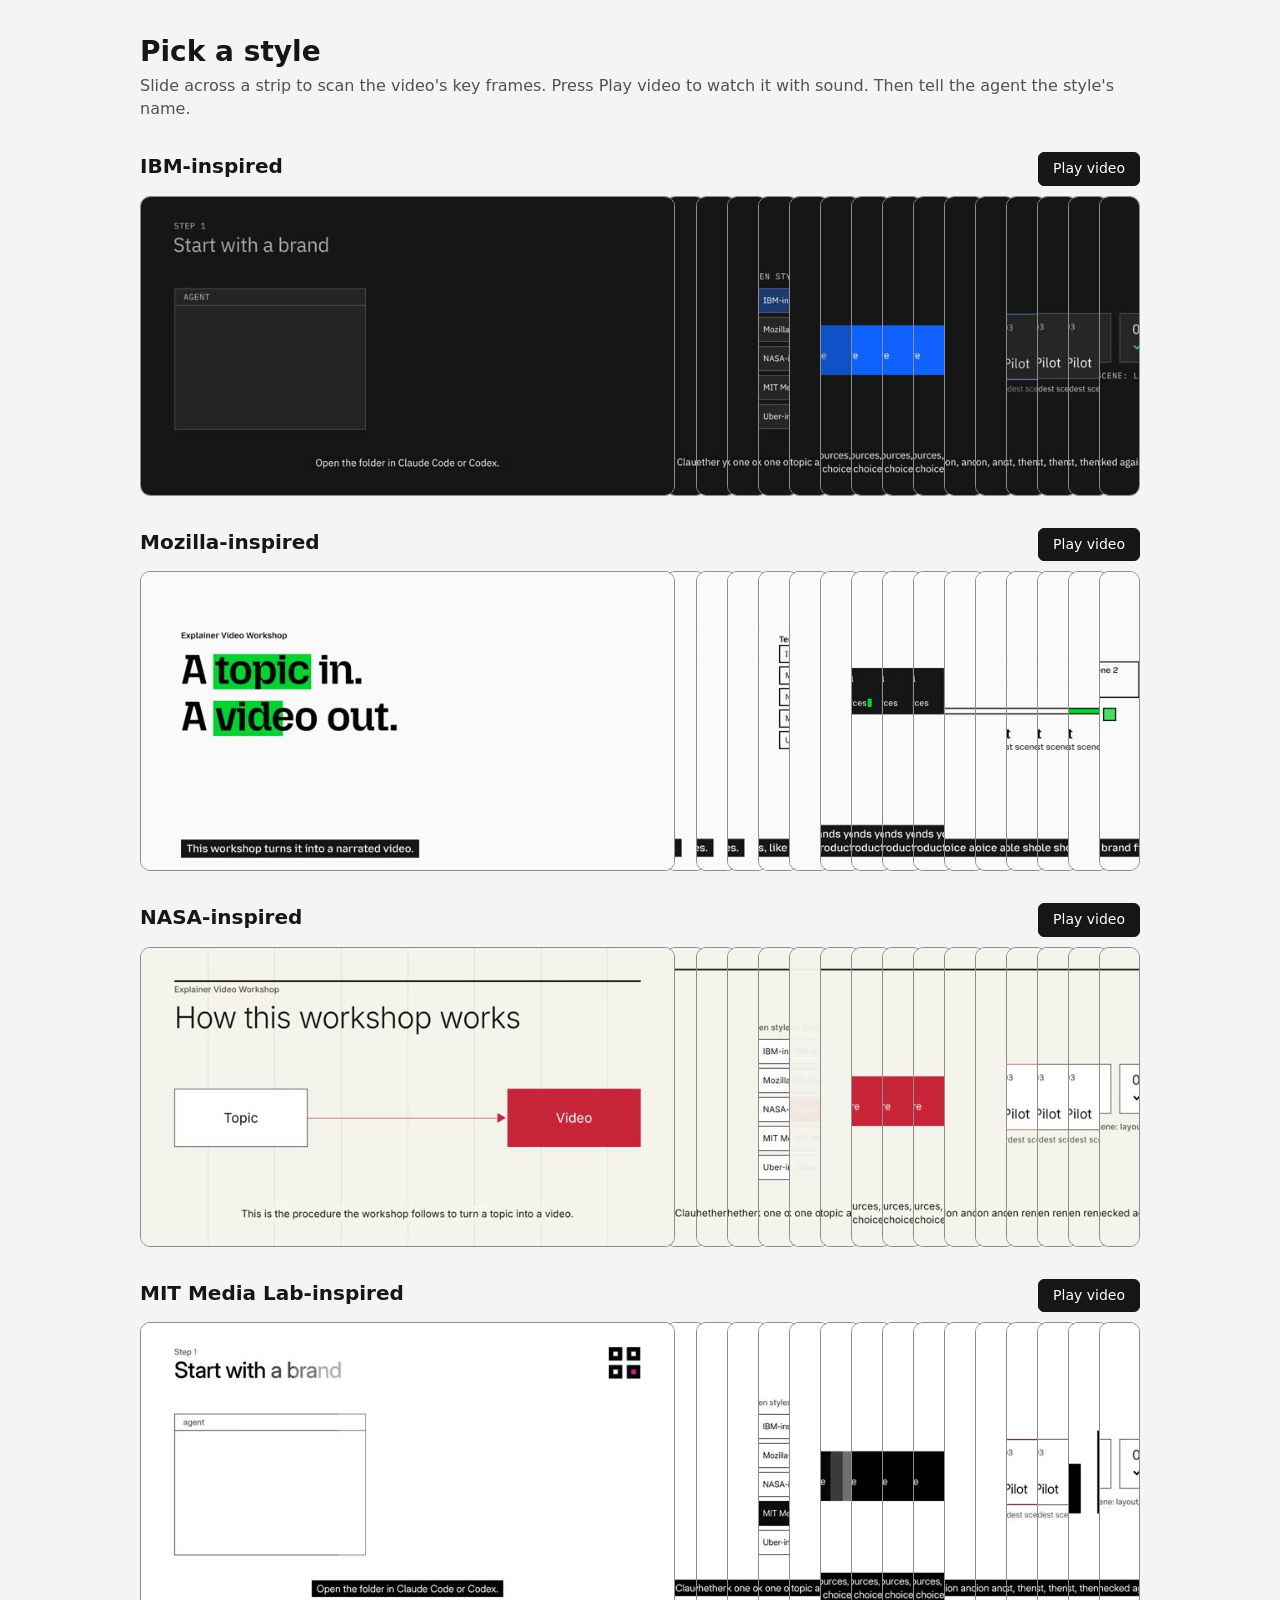
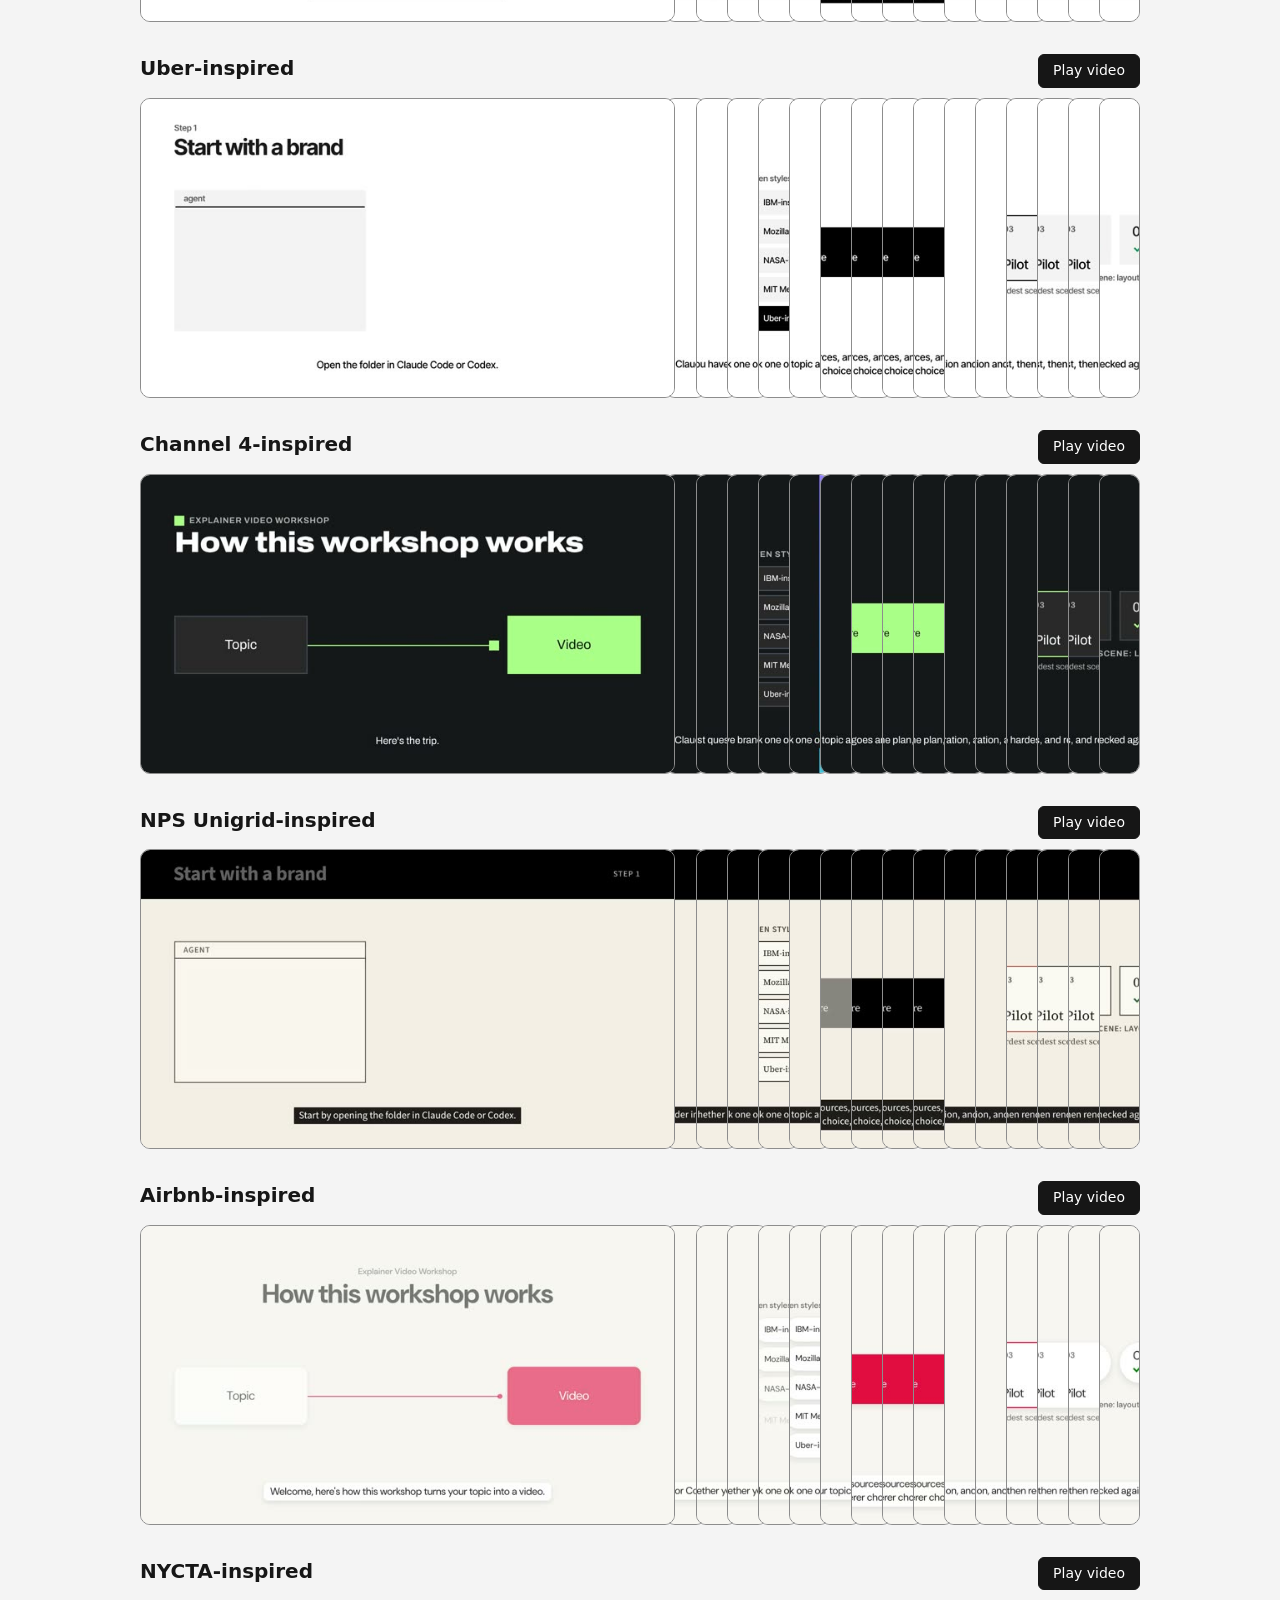
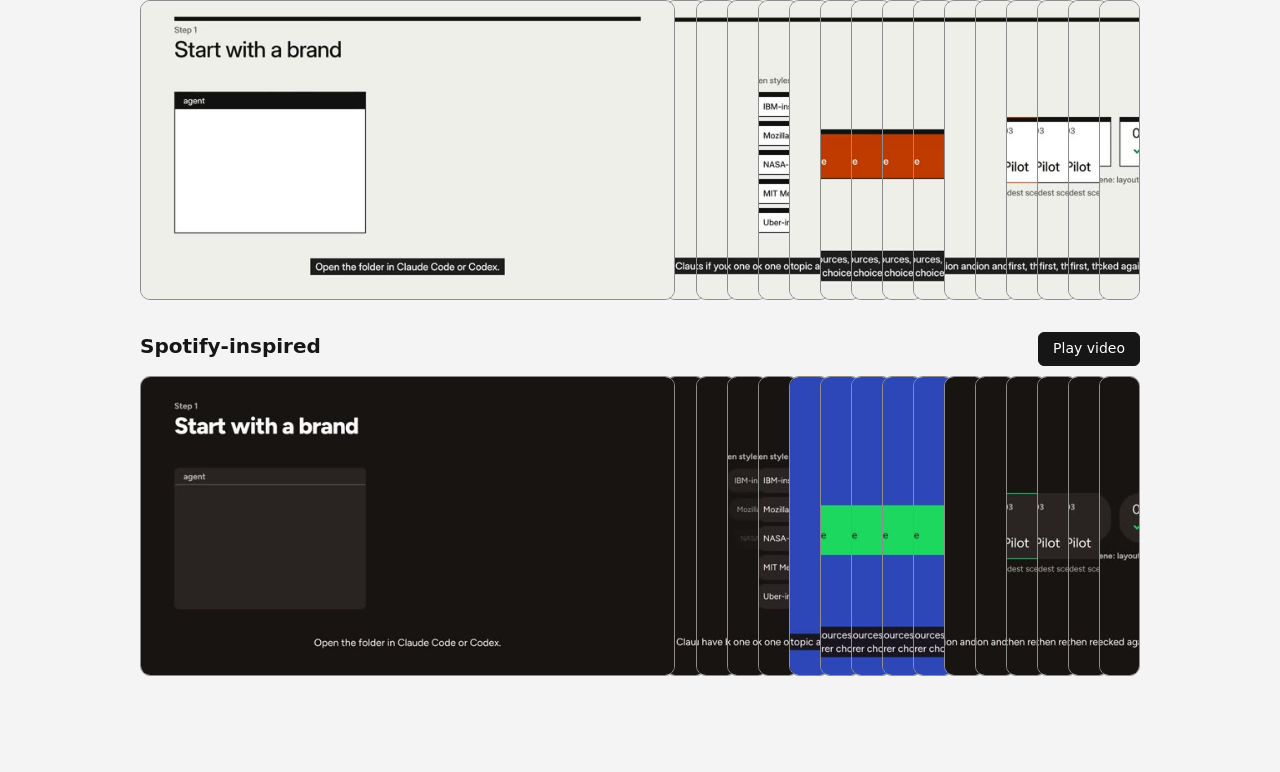
==== templates/brands/index.html @ f7e793bc "Add the style gallery with key-frame strips Each style gets a strip of 16 stills that opens the fram" ====
<!doctype html>
<html lang="en">
<head>
<meta charset="utf-8">
<meta name="viewport" content="width=device-width, initial-scale=1">
<title>Explainer Video Workshop: pick a style</title>
<style>
  body { margin: 0; padding: 32px 16px 64px; font: 16px/1.4 system-ui, sans-serif; background: #f4f4f4; color: #161616; }
  main { max-width: 1000px; margin: 0 auto; }
  h1 { margin: 0 0 4px; font-size: 28px; }
  .lead { margin: 0 0 32px; color: #525252; }
  .card { margin: 0 0 32px; }
  .card-head { display: flex; flex-wrap: wrap; align-items: baseline; gap: 8px 16px; margin: 0 0 10px; }
  .card-head h2 { margin: 0 auto 0 0; font-size: 20px; }
  button { font: inherit; font-size: 14px; padding: 6px 14px; border: 1px solid #161616; border-radius: 6px; background: #161616; color: #fff; cursor: pointer; }
  button:hover { background: #393939; }
  :focus-visible { outline: 2px solid #0f62fe; outline-offset: 3px; }

  /* The container makes cqw track the bar's width, so the bar height and the expanded frame scale together. */
  .strip { container-type: inline-size; }
  .bar { --h: 30cqw; display: flex; height: var(--h); touch-action: pan-y; user-select: none; -webkit-user-select: none; }
  .frame { position: relative; flex: 1 1 0; min-width: 0; margin-left: -1cqw; overflow: hidden; border: 1px solid #8d8d8d; border-radius: 10px; background: #ddd; transition: flex-basis 200ms ease, flex-grow 200ms ease; }
  .frame:first-child { margin-left: 0; }
  .frame.open { flex: 0 0 calc(var(--h) * 16 / 9); z-index: 1; }
  .frame img { display: block; width: 100%; height: 100%; object-fit: cover; pointer-events: none; -webkit-user-drag: none; }

  dialog { width: min(960px, 94vw); padding: 0; border: 0; background: none; overflow: visible; }
  dialog::backdrop { background: rgb(0 0 0 / 70%); }
  dialog video { display: block; width: 100%; aspect-ratio: 16 / 9; border-radius: 8px; background: #000; }
  dialog .close { display: block; margin: 0 0 8px auto; border-color: rgb(255 255 255 / 60%); }

  @media (prefers-reduced-motion: reduce) { .frame { transition: none; } }
</style>
</head>
<body>
<main>
  <h1>Pick a style</h1>
  <p class="lead">Slide across a strip to scan the video's key frames. Press Play video to watch it with sound. Then tell the agent the style's name.</p>
  <div id="cards"></div>
</main>

<dialog id="player" aria-label="Video preview">
  <button class="close" type="button">Close</button>
  <video controls playsinline></video>
</dialog>

<script>
  const FRAMES = 16;
  const STYLES = [
    ["ibm", "IBM-inspired"],
    ["mozilla", "Mozilla-inspired"],
    ["nasa", "NASA-inspired"],
    ["mit-media-lab", "MIT Media Lab-inspired"],
    ["uber", "Uber-inspired"],
    ["channel-4", "Channel 4-inspired"],
    ["nps-unigrid", "NPS Unigrid-inspired"],
    ["airbnb", "Airbnb-inspired"],
    ["nycta", "NYCTA-inspired"],
    ["spotify", "Spotify-inspired"],
  ];

  const player = document.getElementById("player");
  const video = player.querySelector("video");

  function build(tag, props, children) {
    const node = document.createElement(tag);
    Object.assign(node, props);
    node.append(...children);
    return node;
  }

  function makeCard([slug, name]) {
    const frames = Array.from({ length: FRAMES }, (_, i) => {
      const img = build("img", {
        src: `frames/${slug}/${i + 1}.jpg`,
        alt: `${name}, frame ${i + 1} of ${FRAMES}`,
        loading: "lazy",
        draggable: false,
      }, []);
      return build("div", { className: "frame" }, [img]);
    });

    const bar = build("div", { className: "bar", tabIndex: 0 }, frames);
    bar.setAttribute("role", "group");
    bar.setAttribute("aria-label", `${name} key frames. Use the left and right arrow keys to browse.`);

    let selected = -1;
    const select = (i) => {
      i = Math.max(0, Math.min(FRAMES - 1, i));
      if (i === selected) return;
      if (selected >= 0) frames[selected].classList.remove("open");
      frames[i].classList.add("open");
      selected = i;
    };
    // Equal zones over the bar's fixed width keep the mapping stable while frame widths animate.
    const fromPointer = (e) => {
      const r = bar.getBoundingClientRect();
      select(Math.floor(((e.clientX - r.left) / r.width) * FRAMES));
    };
    bar.addEventListener("pointermove", fromPointer);
    bar.addEventListener("pointerdown", fromPointer);
    bar.addEventListener("keydown", (e) => {
      if (e.key === "ArrowRight") { select(selected + 1); e.preventDefault(); }
      if (e.key === "ArrowLeft") { select(selected - 1); e.preventDefault(); }
    });
    select(0);

    const play = build("button", { type: "button", textContent: "Play video" }, []);
    play.addEventListener("click", () => {
      video.src = `${slug}.mp4`;
      player.setAttribute("aria-label", `${name} video`);
      player.showModal();
      video.play();
    });

    return build("section", { className: "card" }, [
      build("div", { className: "card-head" }, [build("h2", { textContent: name }, []), play]),
      build("div", { className: "strip" }, [bar]),
    ]);
  }

  document.getElementById("cards").append(...STYLES.map(makeCard));

  // Closing by any route (Esc, button, backdrop) fires "close", so one handler stops the audio.
  player.addEventListener("close", () => video.pause());
  player.querySelector(".close").addEventListener("click", () => player.close());
  player.addEventListener("click", (e) => { if (e.target === player) player.close(); });
</script>
</body>
</html>
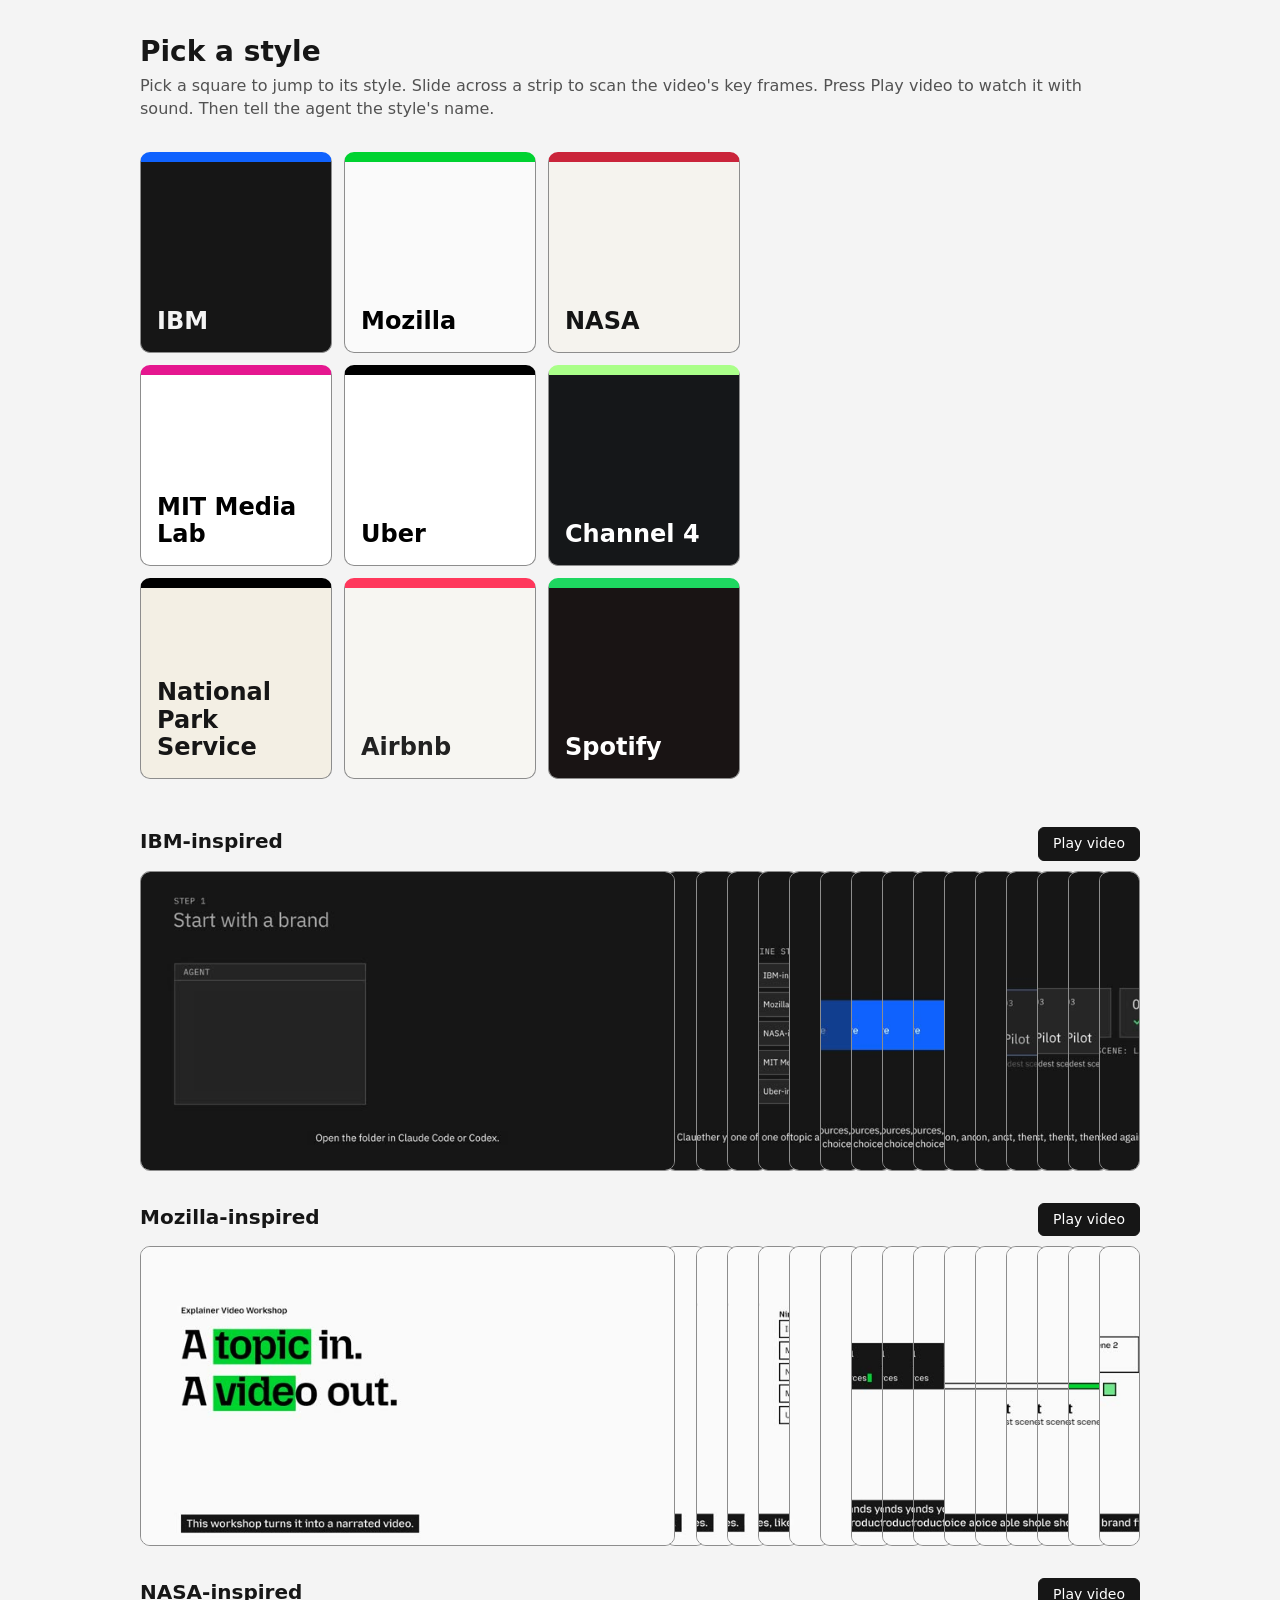
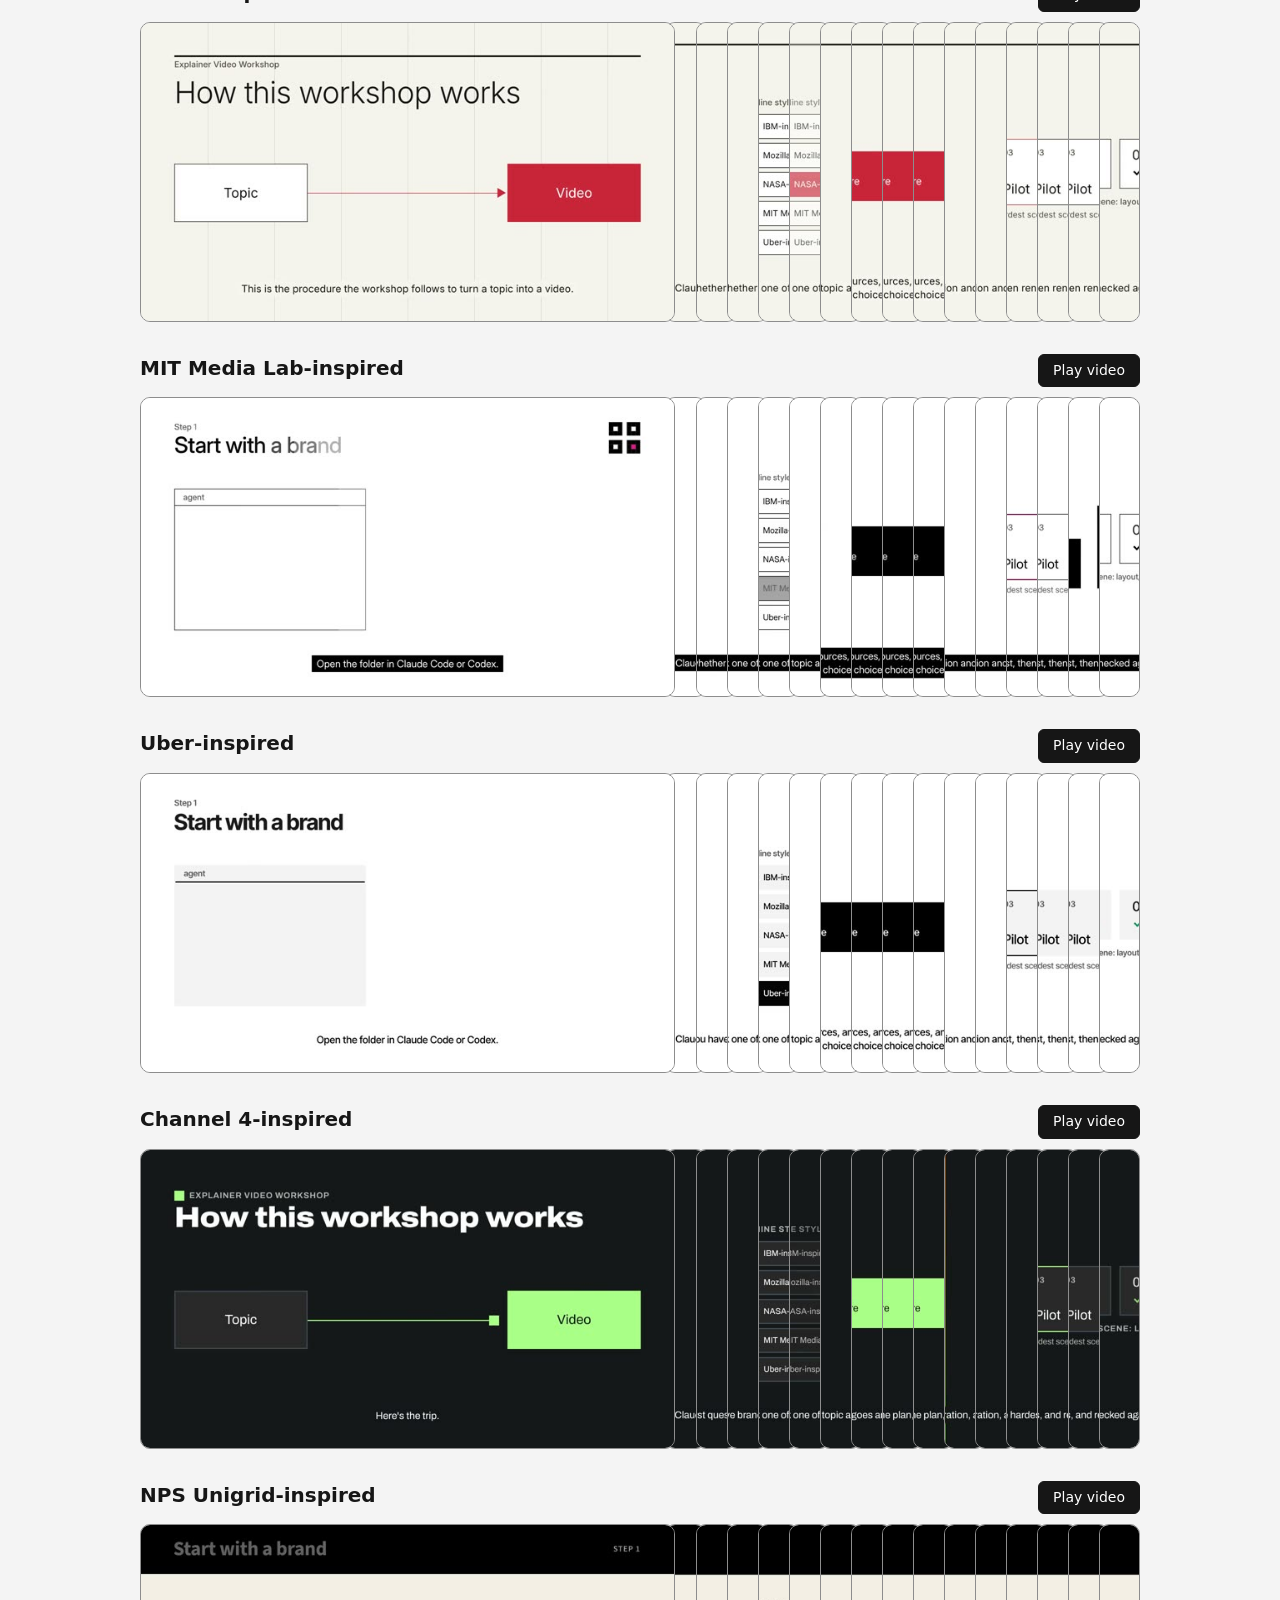
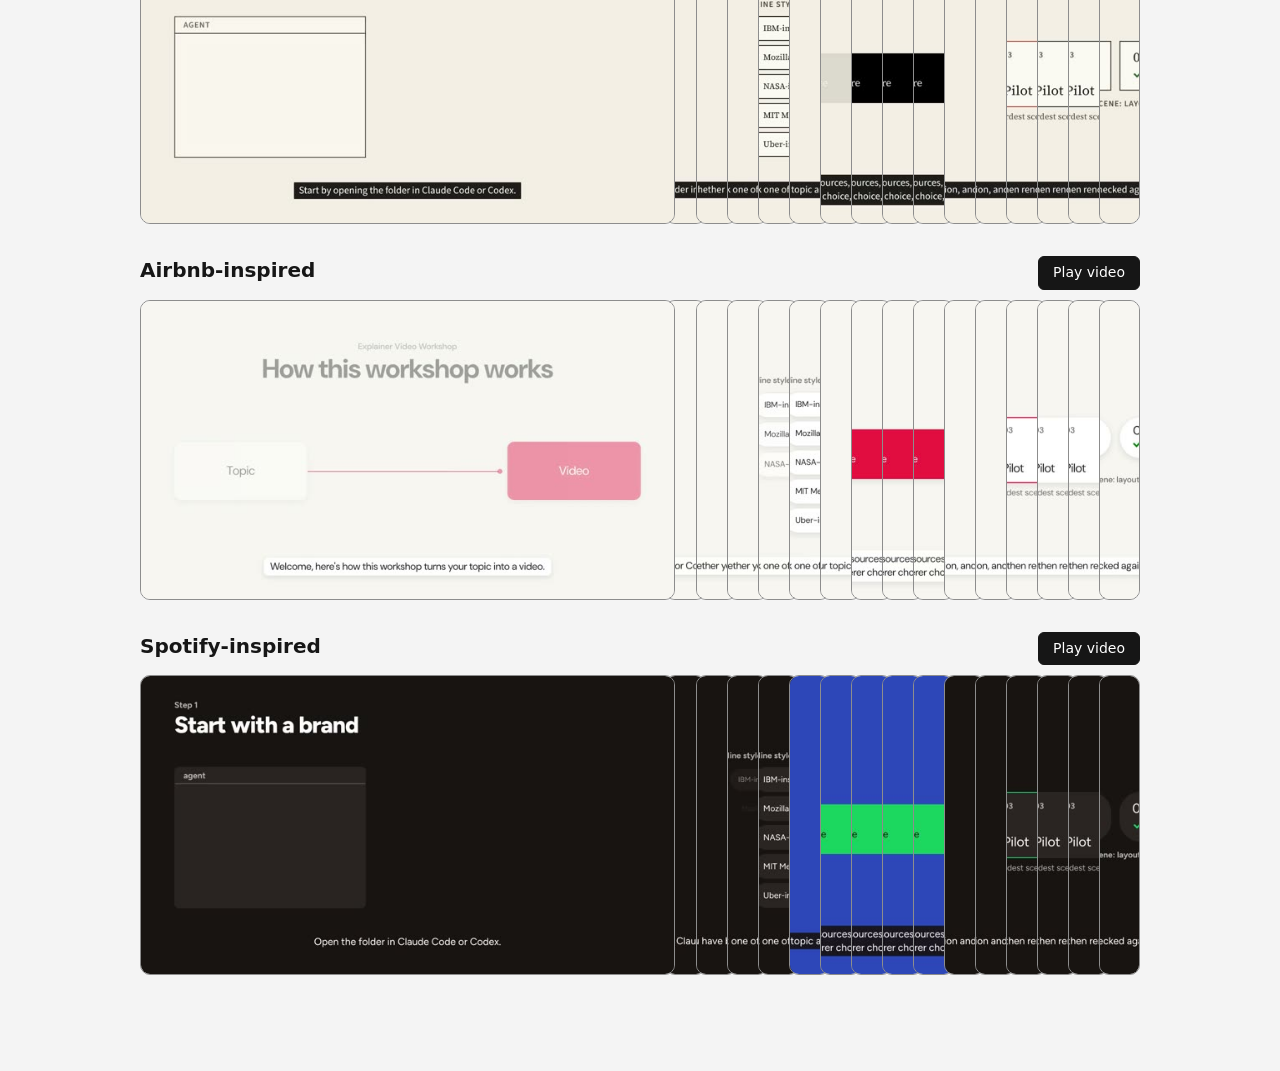
==== commit 3fddfec8: "Drop the NYCTA style and re-render the nine videos The workshop now ships nine styles. Each video sa" ====
--- a/templates/brands/index.html
+++ b/templates/brands/index.html
@@ -9,7 +9,11 @@
   main { max-width: 1000px; margin: 0 auto; }
   h1 { margin: 0 0 4px; font-size: 28px; }
   .lead { margin: 0 0 32px; color: #525252; }
-  .card { margin: 0 0 32px; }
+  .card { margin: 0 0 32px; scroll-margin-top: 16px; }
+  #tiles { display: grid; grid-template-columns: repeat(3, 1fr); gap: 12px; max-width: 600px; margin: 0 0 48px; }
+  .tile { display: flex; align-items: flex-end; aspect-ratio: 1; padding: 16px; border: 1px solid #8d8d8d; border-top: 10px solid; border-radius: 10px; font-size: clamp(15px, 3.4vw, 24px); font-weight: 600; line-height: 1.15; text-decoration: none; }
+  .tile:hover { transform: translateY(-2px); }
+  html { scroll-behavior: smooth; }
   .card-head { display: flex; flex-wrap: wrap; align-items: baseline; gap: 8px 16px; margin: 0 0 10px; }
   .card-head h2 { margin: 0 auto 0 0; font-size: 20px; }
   button { font: inherit; font-size: 14px; padding: 6px 14px; border: 1px solid #161616; border-radius: 6px; background: #161616; color: #fff; cursor: pointer; }
@@ -29,13 +33,14 @@
   dialog video { display: block; width: 100%; aspect-ratio: 16 / 9; border-radius: 8px; background: #000; }
   dialog .close { display: block; margin: 0 0 8px auto; border-color: rgb(255 255 255 / 60%); }
 
-  @media (prefers-reduced-motion: reduce) { .frame { transition: none; } }
+  @media (prefers-reduced-motion: reduce) { .frame { transition: none; } html { scroll-behavior: auto; } }
 </style>
 </head>
 <body>
 <main>
   <h1>Pick a style</h1>
-  <p class="lead">Slide across a strip to scan the video's key frames. Press Play video to watch it with sound. Then tell the agent the style's name.</p>
+  <p class="lead">Pick a square to jump to its style. Slide across a strip to scan the video's key frames. Press Play video to watch it with sound. Then tell the agent the style's name.</p>
+  <nav id="tiles" aria-label="Styles"></nav>
   <div id="cards"></div>
 </main>
 
@@ -46,17 +51,17 @@
 
 <script>
   const FRAMES = 16;
+  // Tile colors are each preset's canvas, text and accent tokens.
   const STYLES = [
-    ["ibm", "IBM-inspired"],
-    ["mozilla", "Mozilla-inspired"],
-    ["nasa", "NASA-inspired"],
-    ["mit-media-lab", "MIT Media Lab-inspired"],
-    ["uber", "Uber-inspired"],
-    ["channel-4", "Channel 4-inspired"],
-    ["nps-unigrid", "NPS Unigrid-inspired"],
-    ["airbnb", "Airbnb-inspired"],
-    ["nycta", "NYCTA-inspired"],
-    ["spotify", "Spotify-inspired"],
+    ["ibm", "IBM-inspired", "IBM", "#161616", "#f4f4f4", "#0f62fe"],
+    ["mozilla", "Mozilla-inspired", "Mozilla", "#fafafa", "#000000", "#00d230"],
+    ["nasa", "NASA-inspired", "NASA", "#f5f3ee", "#141414", "#ca243a"],
+    ["mit-media-lab", "MIT Media Lab-inspired", "MIT Media Lab", "#ffffff", "#000000", "#e5178f"],
+    ["uber", "Uber-inspired", "Uber", "#ffffff", "#000000", "#000000"],
+    ["channel-4", "Channel 4-inspired", "Channel 4", "#151719", "#ffffff", "#aaff89"],
+    ["nps-unigrid", "NPS Unigrid-inspired", "National Park Service", "#f3efe4", "#161616", "#000000"],
+    ["airbnb", "Airbnb-inspired", "Airbnb", "#f7f6f2", "#222222", "#ff385c"],
+    ["spotify", "Spotify-inspired", "Spotify", "#191414", "#ffffff", "#1ed760"],
   ];
 
   const player = document.getElementById("player");
@@ -113,12 +118,17 @@
       video.play();
     });
 
-    return build("section", { className: "card" }, [
+    return build("section", { className: "card", id: slug }, [
       build("div", { className: "card-head" }, [build("h2", { textContent: name }, []), play]),
       build("div", { className: "strip" }, [bar]),
     ]);
   }
 
+  document.getElementById("tiles").append(...STYLES.map(([slug, , short, bg, fg, accent]) => {
+    const tile = build("a", { className: "tile", href: `#${slug}`, textContent: short }, []);
+    tile.style.cssText = `background:${bg};color:${fg};border-top-color:${accent}`;
+    return tile;
+  }));
   document.getElementById("cards").append(...STYLES.map(makeCard));
 
   // Closing by any route (Esc, button, backdrop) fires "close", so one handler stops the audio.
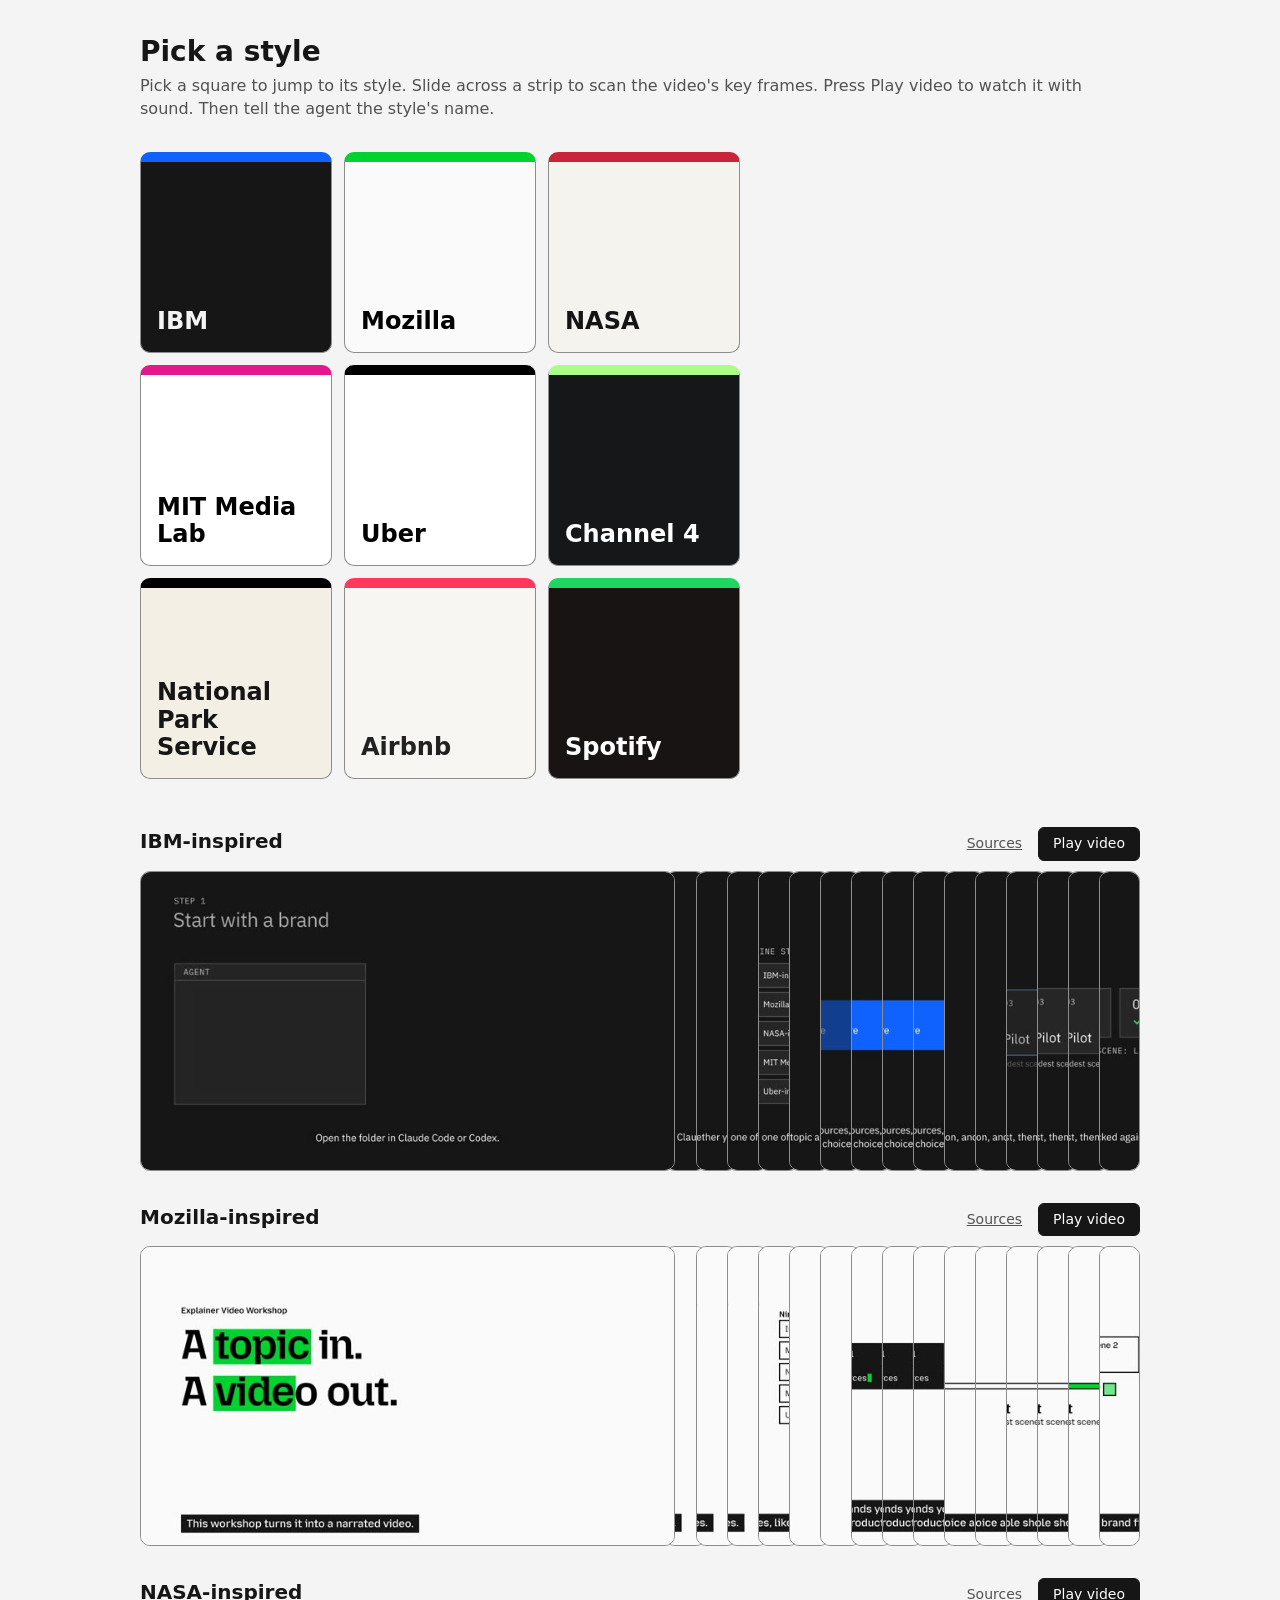
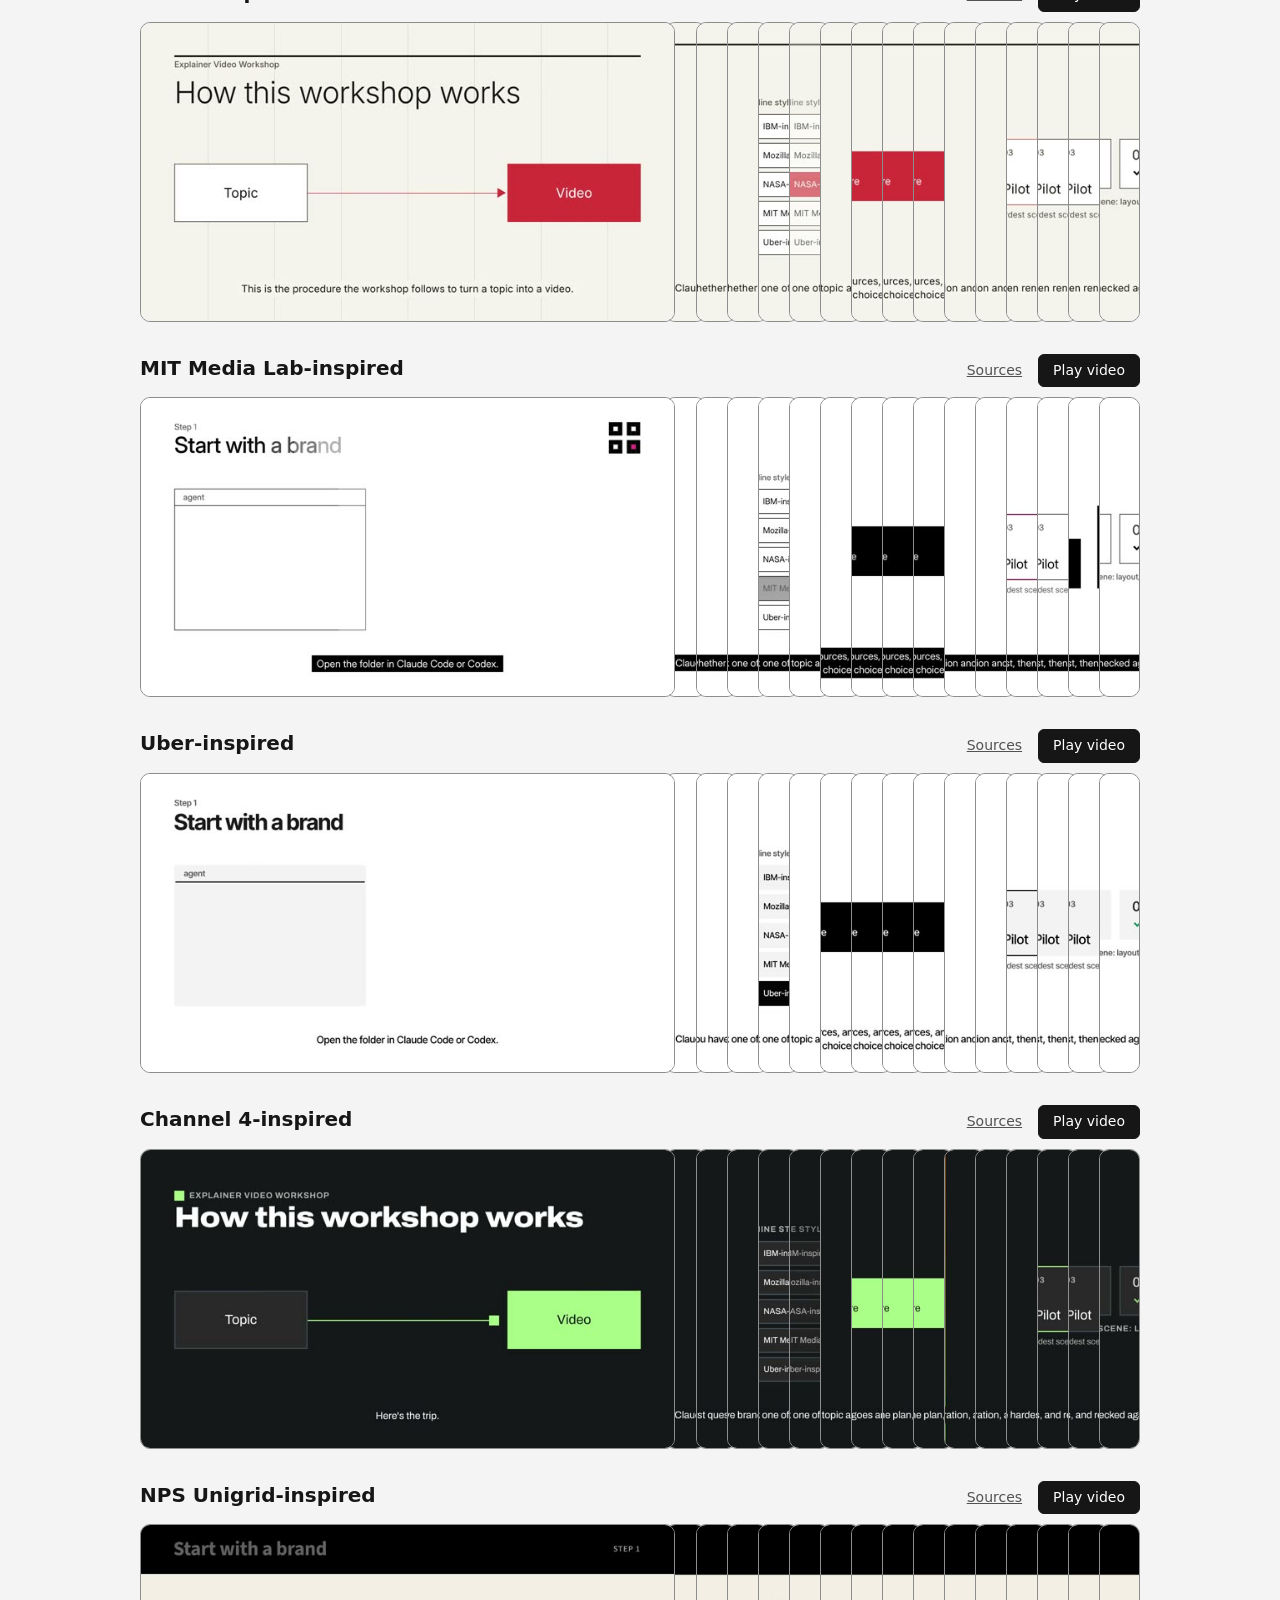
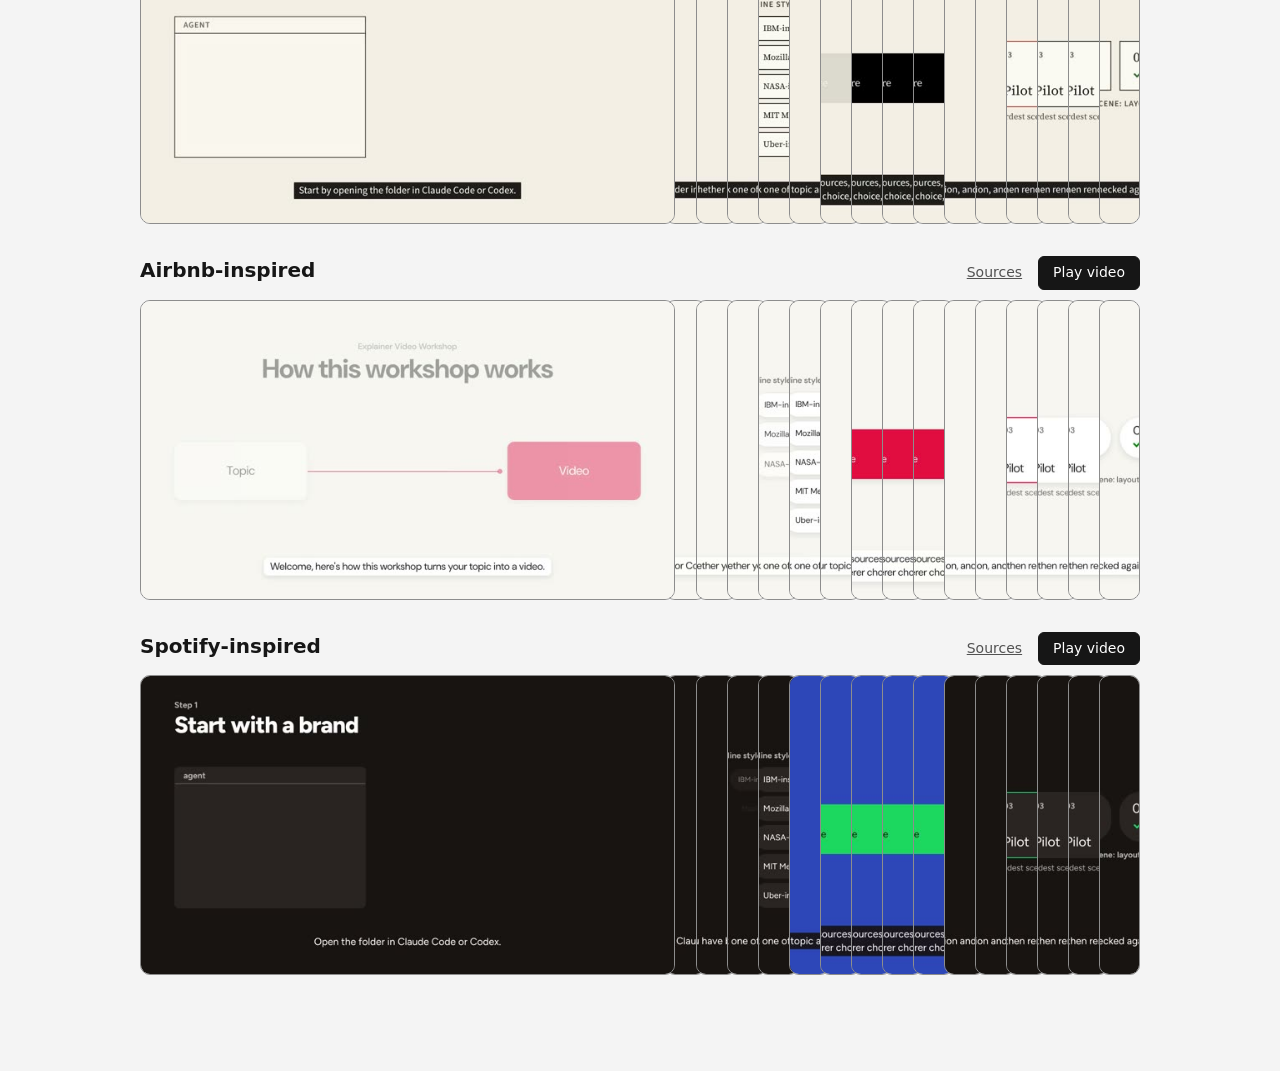
==== commit e7ae16db: "Link each style's sources from the gallery Each gallery card gets a Sources link to its preset's Pro" ====
--- a/templates/brands/index.html
+++ b/templates/brands/index.html
@@ -16,6 +16,7 @@
   html { scroll-behavior: smooth; }
   .card-head { display: flex; flex-wrap: wrap; align-items: baseline; gap: 8px 16px; margin: 0 0 10px; }
   .card-head h2 { margin: 0 auto 0 0; font-size: 20px; }
+  .card-head a { color: #525252; font-size: 14px; }
   button { font: inherit; font-size: 14px; padding: 6px 14px; border: 1px solid #161616; border-radius: 6px; background: #161616; color: #fff; cursor: pointer; }
   button:hover { background: #393939; }
   :focus-visible { outline: 2px solid #0f62fe; outline-offset: 3px; }
@@ -51,6 +52,7 @@
 
 <script>
   const FRAMES = 16;
+  const REPO = "https://github.com/jac-marais/explainer-video-workshop";
   // Tile colors are each preset's canvas, text and accent tokens.
   const STYLES = [
     ["ibm", "IBM-inspired", "IBM", "#161616", "#f4f4f4", "#0f62fe"],
@@ -110,6 +112,7 @@
     });
     select(0);
 
+    const sources = build("a", { href: `${REPO}/blob/main/templates/brands/${slug}.md#provenance`, textContent: "Sources", target: "_blank", rel: "noopener" }, []);
     const play = build("button", { type: "button", textContent: "Play video" }, []);
     play.addEventListener("click", () => {
       video.src = `${slug}.mp4`;
@@ -119,7 +122,7 @@
     });
 
     return build("section", { className: "card", id: slug }, [
-      build("div", { className: "card-head" }, [build("h2", { textContent: name }, []), play]),
+      build("div", { className: "card-head" }, [build("h2", { textContent: name }, []), sources, play]),
       build("div", { className: "strip" }, [bar]),
     ]);
   }
